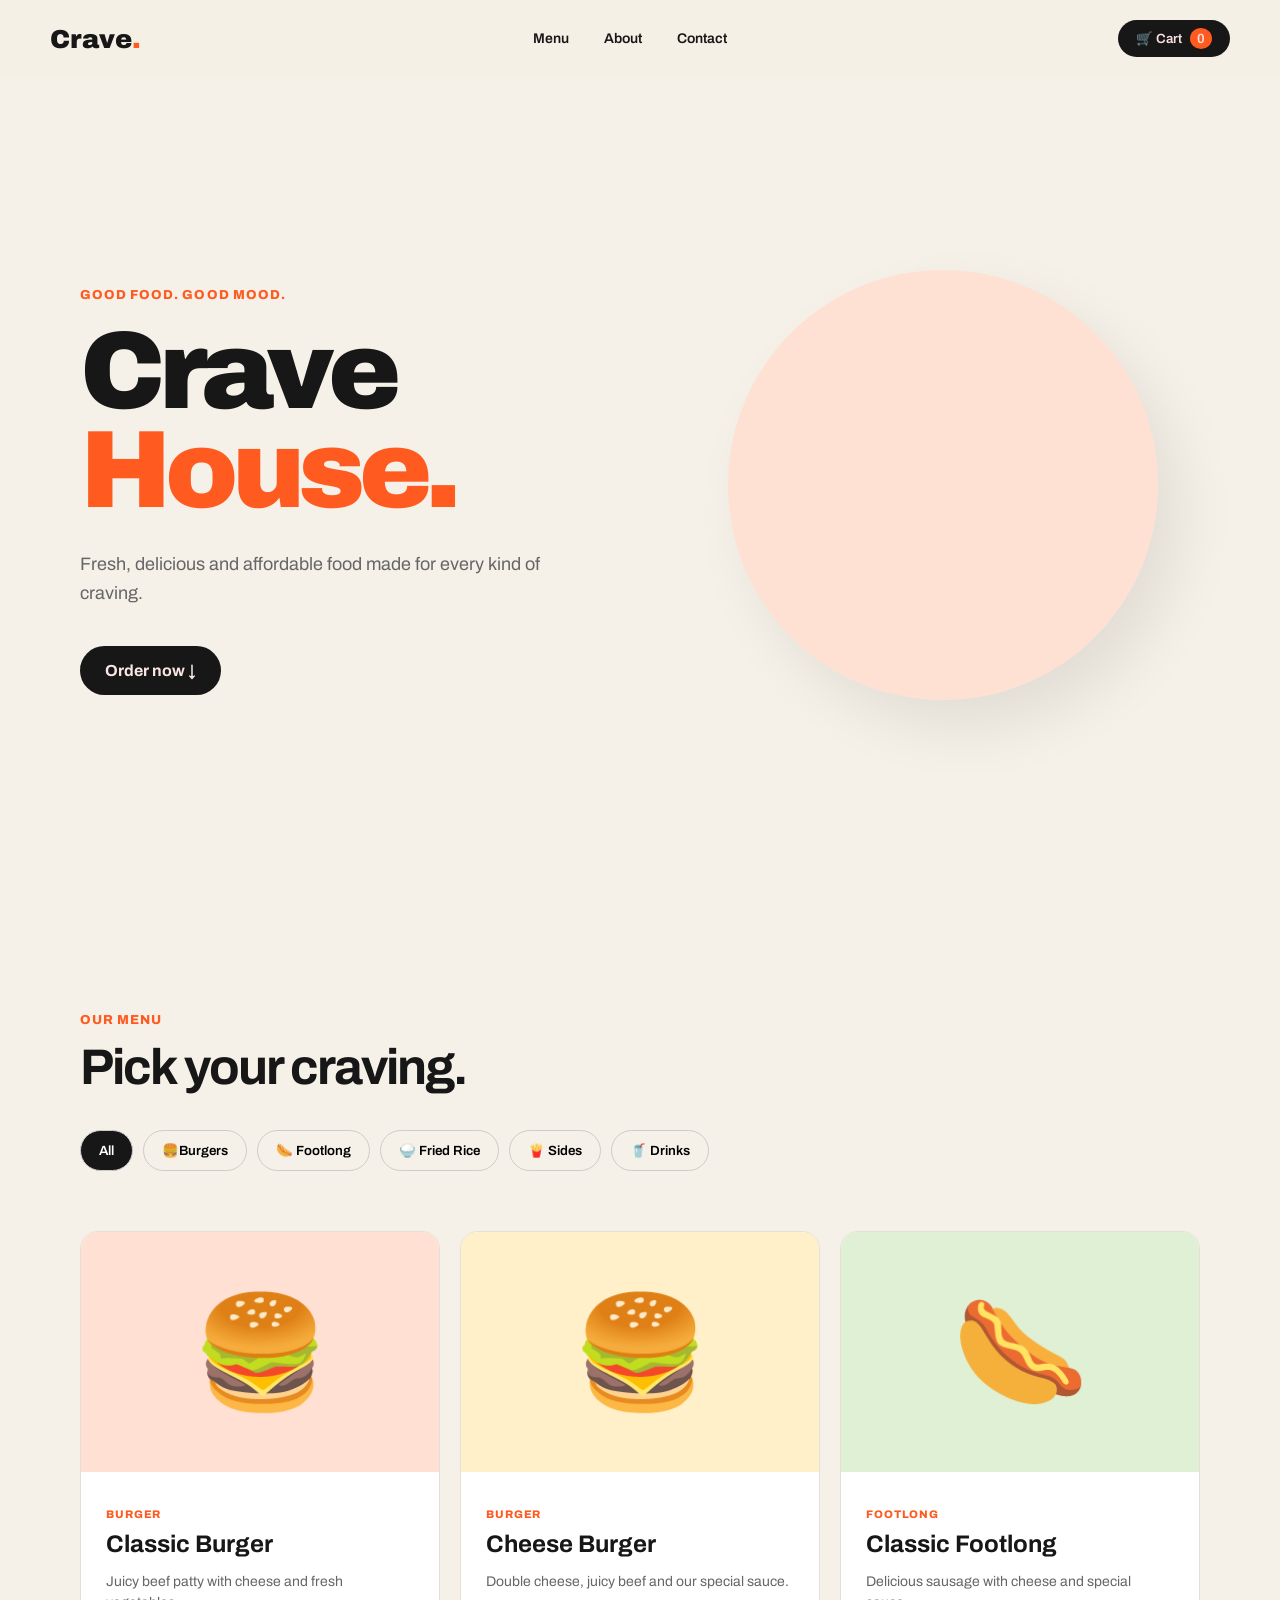
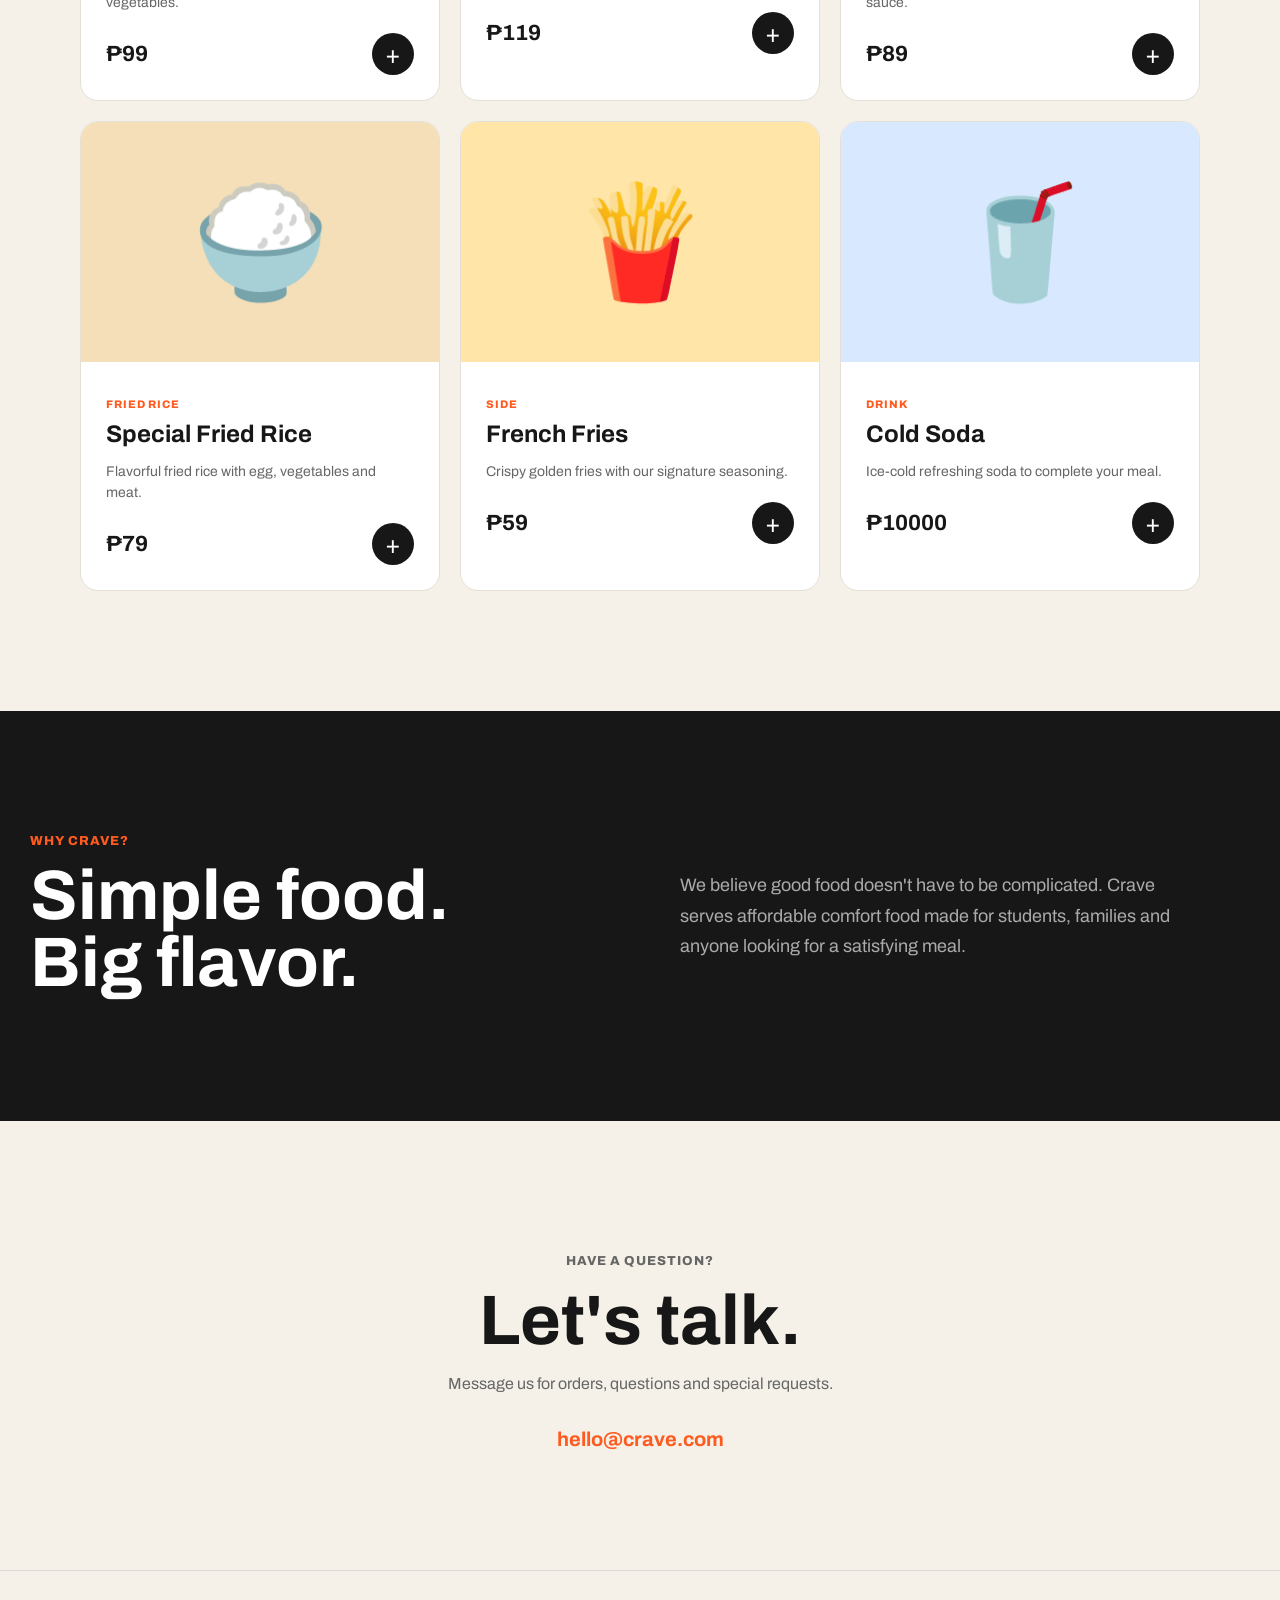
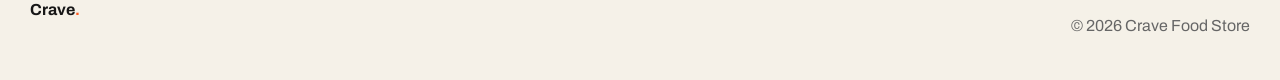
==== hello.html @ af233489 "Initial commit" ====
<!DOCTYPE html>
<html lang="en">
<head>
    <meta charset="UTF-8">
    <meta name="viewport" content="width=device-width, initial-scale=1.0">

    <title>Crave — Food Store</title>

    <link rel="preconnect" href="https://fonts.googleapis.com">
    <link rel="preconnect" href="https://fonts.gstatic.com" crossorigin>

    <link href="https://fonts.googleapis.com/css2?family=Archivo:wght@400;500;600;700;800;900&display=swap" rel="stylesheet">

    <link rel="stylesheet" href="hello.css">
    <script src="hello.js"></script>
</body>
</html>
</head>

<body>

    <!-- NAVIGATION -->
    <header class="nav">
        <div class="nav-inner">

            <a href="#" class="logo">Crave<span>.</span></a>

            <nav class="nav-links">
                <a href="#menu">Menu</a>
                <a href="#about">About</a>
                <a href="#contact">Contact</a>
            </nav>

            <button class="cart-button" onclick="openCart()">
                🛒 Cart
                <span id="cartCount">0</span>
            </button>

        </div>
    </header>


    <!-- first page -->
    <section class="hero">

        <div class="hero-content">

            <p class="eyebrow">GOOD FOOD. GOOD MOOD.</p>

            <h1>
                Crave<br>
                <span>House.</span>
            </h1>

            <p class="hero-text">
                Fresh, delicious and affordable food made for every kind of craving.
            </p>

            <a href="#menu" class="hero-button">
                Order now ↓
            </a>

        </div>

        <div class="hero-food">
            <div class="food-circle">
                
            </div>
        </div>

    </section>


    <!-- Category -->
    <section class="categories" id="menu">

        <div class="section-header">
            <p class="eyebrow">OUR MENU</p>
            <h2>Pick your craving.</h2>
        </div>

        <div class="category-buttons">

            <button onclick="filterProducts('all')" class="active">
                All
            </button>

            <button onclick="filterProducts('burger')">
                🍔Burgers
            </button>

            <button onclick="filterProducts('footlong')">
                🌭 Footlong
            </button>

            <button onclick="filterProducts('rice')">
                🍚 Fried Rice
            </button>

            <button onclick="filterProducts('sides')">
                🍟 Sides
            </button>

            <button onclick="filterProducts('drinks')">
                🥤 Drinks
            </button>

        </div>

    </section>


    <!-- PRODUCTS -->
    <section class="products">

        <div class="product-grid" id="productGrid">

            <!-- BURGER -->
            <article class="product-card" data-category="burger"
                onclick="showProduct(1)">

                <div class="product-image burger">
                    🍔
                </div>

                <div class="product-info">

                    <p class="product-category">BURGER</p>

                    <h3>Classic Burger</h3>

                    <p class="description">
                        Juicy beef patty with cheese and fresh vegetables.
                    </p>

                    <div class="product-bottom">
                        <strong>₱99</strong>

                        <button onclick="event.stopPropagation(); addToCart(1)">
                            +
                        </button>
                    </div>

                </div>

            </article>


            <!-- CHEESEBURGER -->
            <article class="product-card" data-category="burger"
                onclick="showProduct(2)">

                <div class="product-image cheeseburger">
                    🍔
                </div>

                <div class="product-info">

                    <p class="product-category">BURGER</p>

                    <h3>Cheese Burger</h3>

                    <p class="description">
                        Double cheese, juicy beef and our special sauce.
                    </p>

                    <div class="product-bottom">
                        <strong>₱119</strong>

                        <button onclick="event.stopPropagation(); addToCart(2)">
                            +
                        </button>
                    </div>

                </div>

            </article>


            <!-- FOOTLONG -->
            <article class="product-card" data-category="footlong"
                onclick="showProduct(3)">

                <div class="product-image footlong">
                    🌭
                </div>

                <div class="product-info">

                    <p class="product-category">FOOTLONG</p>

                    <h3>Classic Footlong</h3>

                    <p class="description">
                        Delicious sausage with cheese and special sauce.
                    </p>

                    <div class="product-bottom">
                        <strong>₱89</strong>

                        <button onclick="event.stopPropagation(); addToCart(3)">
                            +
                        </button>
                    </div>

                </div>

            </article>


            <!-- FRIED RICE -->
            <article class="product-card" data-category="rice"
                onclick="showProduct(4)">

                <div class="product-image rice">
                    🍚
                </div>

                <div class="product-info">

                    <p class="product-category">FRIED RICE</p>

                    <h3>Special Fried Rice</h3>

                    <p class="description">
                        Flavorful fried rice with egg, vegetables and meat.
                    </p>

                    <div class="product-bottom">
                        <strong>₱79</strong>

                        <button onclick="event.stopPropagation(); addToCart(4)">
                            +
                        </button>
                    </div>

                </div>

            </article>


            <!-- FRIES -->
            <article class="product-card" data-category="sides"
                onclick="showProduct(5)">

                <div class="product-image fries">
                    🍟
                </div>

                <div class="product-info">

                    <p class="product-category">SIDE</p>

                    <h3>French Fries</h3>

                    <p class="description">
                        Crispy golden fries with our signature seasoning.
                    </p>

                    <div class="product-bottom">
                        <strong>₱59</strong>

                        <button onclick="event.stopPropagation(); addToCart(5)">
                            +
                        </button>
                    </div>

                </div>

            </article>


            <!-- DRINK -->
            <article class="product-card" data-category="drinks"
                onclick="showProduct(6)">

                <div class="product-image drink">
                    🥤
                </div>

                <div class="product-info">

                    <p class="product-category">DRINK</p>

                    <h3>Cold Soda</h3>

                    <p class="description">
                        Ice-cold refreshing soda to complete your meal.
                    </p>

                    <div class="product-bottom">
                        <strong>₱10000</strong>

                        <button onclick="event.stopPropagation(); addToCart(6)">
                            +
                        </button>
                    </div>

                </div>

            </article>

        </div>

    </section>

<!-- about-->

    <section class="about" id="about">

        <div>
            <p class="eyebrow">WHY CRAVE?</p>

            <h2>
                Simple food.<br>
                Big flavor.
            </h2>
        </div>

        <p>
            We believe good food doesn't have to be complicated.
            Crave serves affordable comfort food made for students,
            families and anyone looking for a satisfying meal.
        </p>

    </section>


    <!-- CONTACT -->
    <section class="contact" id="contact">

        <p class="eyebrow">HAVE A QUESTION?</p>

        <h2>Let's talk.</h2>

        <p>Message us for orders, questions and special requests.</p>

        <a href="mailto:hello@crave.com">
            hello@crave.com
        </a>

    </section>


    <!-- PRODUCT DETAILS MODAL -->
    <div class="modal" id="productModal">

        <div class="modal-content">

            <button class="close" onclick="closeProduct()">
                ×
            </button>

            <div class="modal-image" id="modalImage">
                🍔
            </div>

            <div class="modal-info">

                <p class="product-category" id="modalCategory">
                    BURGER
                </p>

                <h2 id="modalName">
                    Classic Burger
                </h2>

                <p id="modalDescription">
                    Delicious burger.
                </p>

                <h3 id="modalPrice">
                    ₱99
                </h3>

                <div class="quantity">

                    <button onclick="changeQuantity(-1)">
                        −
                    </button>

                    <span id="quantity">
                        1
                    </span>

                    <button onclick="changeQuantity(1)">
                        +
                    </button>

                </div>

                <button class="add-button" onclick="addModalToCart()">
                    Add to Cart
                </button>

            </div>

        </div>

    </div>


    <!-- CART -->
    <div class="cart-modal" id="cartModal">

        <div class="cart-content">

            <div class="cart-header">

                <h2>Your Cart</h2>

                <button onclick="closeCart()">
                    ×
                </button>

            </div>

            <div id="cartItems">
                <p class="empty-cart">
                    Your cart is empty.
                </p>
            </div>

            <div class="cart-total">

                <span>Total</span>

                <strong id="cartTotal">
                    ₱0
                </strong>

            </div>

            <button class="checkout" onclick="checkout()">
                Place Order
            </button>

        </div>

    </div>


    <!-- last -->
    <footer>

        <strong>Crave<span>.</span></strong>

        <p>© 2026 Crave Food Store</p>

    </footer>


</body>
</html>
---- hello.css ----
/* basics */

:root {
    --background: #f5f1e8;
    --white: #ffffff;
    --black: #171717;
    --gray: #666;
    --accent: #ff5a1f;
    --light-orange: #ffe1d4;
}

* {
    box-sizing: border-box;
}

html {
    scroll-behavior: smooth;
}

body {
    margin: 0;
    background: var(--background);
    color: var(--black);
    font-family: "Archivo", sans-serif;
}

a {
    color: inherit;
    text-decoration: none;
}

button {
    font-family: inherit;
    cursor: pointer;
}

/* navigation */

.nav {
    position: fixed;
    top: 0;
    width: 100%;
    z-index: 100;
    padding: 20px 30px;
    background: rgba(245, 240, 228, 0.85);
    backdrop-filter: blur(12px);
}

.nav-inner {
    max-width: 1180px;
    margin: auto;

    display: flex;
    align-items: center;
    justify-content: space-between;
}

.logo {
    font-size: 26px;
    font-weight: 900;
}

.logo span,
footer span {
    color: var(--accent);
}

.nav-links {
    display: flex;
    gap: 35px;
}

.nav-links a {
    font-size: 14px;
    font-weight: 600;
}

.nav-links a:hover {
    color: var(--accent);
}

.cart-button {
    border: none;
    background: var(--black);
    color: rgb(250, 223, 223);

    padding: 11px 18px;
    border-radius: 30px;

    font-weight: 600;
}

.cart-button span {
    background: var(--accent);
    border-radius: 50%;
    padding: 3px 7px;
    margin-left: 5px;
}


/* ==============================
   HERO
================================= */

.hero {
    min-height: 100vh;
    max-width: 1180px;
    margin: auto;

    padding: 150px 30px 80px;

    display: grid;
    grid-template-columns: 1.1fr 1fr;
    align-items: center;
    gap: 40px;
}

.eyebrow {
    color: var(--accent);
    font-size: 13px;
    font-weight: 800;
    letter-spacing: 0.08em;
}

.hero h1 {
    font-size: clamp(60px, 9vw, 110px);
    line-height: 0.9;
    letter-spacing: -0.06em;
    margin: 20px 0 30px;
    font-weight: 900;
}

.hero h1 span {
    color: var(--accent);
}

.hero-text {
    max-width: 480px;
    color: var(--gray);
    font-size: 18px;
    line-height: 1.6;
}

.hero-button {
    display: inline-block;
    margin-top: 20px;

    background: var(--black);
    color: rgb(250, 229, 229);

    padding: 16px 25px;
    border-radius: 30px;

    font-weight: 700;
}

.hero-button:hover {
    background: var(--accent);
}


/* FOOD CIRCLE */

.hero-food {
    display: flex;
    justify-content: center;
}

.food-circle {
    width: min(430px, 80vw);
    height: min(430px, 80vw);

    border-radius: 50%;

    background: var(--light-orange);

    display: flex;
    align-items: center;
    justify-content: center;

    font-size: 180px;

    transform: rotate(-5deg);
    box-shadow: 20px 30px 60px rgba(0, 0, 0, 0.08);
}


/* ==============================
   CATEGORY
================================= */

.categories {
    max-width: 1180px;
    margin: auto;
    padding: 100px 30px 30px;
}

.section-header h2 {
    font-size: 50px;
    margin: 10px 0 35px;
    letter-spacing: -0.04em;
}

.category-buttons {
    display: flex;
    gap: 10px;
    flex-wrap: wrap;
}

.category-buttons button {
    border: 1px solid #ccc;
    background: transparent;

    padding: 12px 18px;
    border-radius: 30px;

    font-weight: 600;
}

.category-buttons button:hover,
.category-buttons button.active {
    background: var(--black);
    color: white;
}


/* ==============================
   PRODUCTS
================================= */

.products {
    max-width: 1180px;
    margin: auto;
    padding: 30px 30px 120px;
}

.product-grid {
    display: grid;
    grid-template-columns: repeat(3, 1fr);
    gap: 20px;
}

.product-card {
    background: var(--white);
    border-radius: 18px;
    overflow: hidden;

    border: 1px solid #e4e0d8;

    transition: transform 0.3s, box-shadow 0.3s;
}

.product-card:hover {
    transform: translateY(-7px);
    box-shadow: 0 20px 40px rgba(0, 0, 0, 0.1);
}

.product-image {
    height: 240px;

    display: flex;
    align-items: center;
    justify-content: center;

    font-size: 110px;
}

.burger {
    background: #ffe0d2;
}

.cheeseburger {
    background: #fff0c9;
}

.footlong {
    background: #dff0d4;
}

.rice {
    background: #f5dfb8;
}

.fries {
    background: #ffe5a8;
}

.drink {
    background: #d8e9ff;
}

.product-info {
    padding: 25px;
}

.product-category {
    font-size: 11px;
    color: var(--accent);
    font-weight: 800;
    letter-spacing: 0.08em;
}

.product-info h3 {
    font-size: 24px;
    margin: 8px 0;
}

.description {
    color: var(--gray);
    line-height: 1.5;
    font-size: 14px;
}

.product-bottom {
    display: flex;
    align-items: center;
    justify-content: space-between;

    margin-top: 20px;
}

.product-bottom strong {
    font-size: 22px;
}

.product-bottom button {
    width: 42px;
    height: 42px;

    border: none;
    border-radius: 50%;

    background: var(--black);
    color: white;

    font-size: 25px;
}

.product-bottom button:hover {
    background: var(--accent);
}


/* ==============================
   ABOUT
================================= */

.about {
    background: var(--black);
    color: white;

    padding: 110px 30px;

    display: grid;
    grid-template-columns: 1fr 1fr;
    gap: 80px;

    align-items: center;
}

.about h2 {
    font-size: clamp(40px, 6vw, 70px);
    line-height: 0.95;
    margin: 15px 0;
}

.about > p {
    color: #aaa;
    font-size: 18px;
    line-height: 1.7;
    max-width: 500px;
}


/* ==============================
   CONTACT
================================= */

.contact {
    padding: 120px 30px;
    text-align: center;
}

.contact h2 {
    font-size: 70px;
    margin: 15px 0;
}

.contact p {
    color: var(--gray);
}

.contact a {
    display: inline-block;
    margin-top: 20px;

    font-size: 20px;
    font-weight: 700;

    color: var(--accent);
}


/* ==============================
   PRODUCT MODAL
================================= */

.modal {
    position: fixed;
    inset: 0;

    background: rgba(0, 0, 0, 0.55);

    display: none;
    align-items: center;
    justify-content: center;

    z-index: 300;

    padding: 20px;
}

.modal.show {
    display: flex;
}

.modal-content {
    width: min(850px, 100%);

    background: white;
    border-radius: 20px;

    overflow: hidden;

    display: grid;
    grid-template-columns: 1fr 1fr;

    position: relative;
}

.close {
    position: absolute;
    right: 20px;
    top: 15px;

    border: none;
    background: white;

    font-size: 30px;

    z-index: 2;
}

.modal-image {
    min-height: 450px;

    display: flex;
    align-items: center;
    justify-content: center;

    background: var(--light-orange);

    font-size: 150px;
}

.modal-info {
    padding: 60px 40px;
}

.modal-info h2 {
    font-size: 40px;
    margin: 10px 0;
}

.modal-info p:not(.product-category) {
    color: var(--gray);
    line-height: 1.6;
}

.modal-info h3 {
    font-size: 28px;
}

.quantity {
    display: flex;
    align-items: center;
    gap: 20px;

    margin: 25px 0;
}

.quantity button {
    width: 40px;
    height: 40px;

    border: 1px solid #ccc;
    border-radius: 50%;

    background: white;

    font-size: 20px;
}

.quantity span {
    font-weight: 700;
}

.add-button,
.checkout {
    width: 100%;

    padding: 16px;

    border: none;
    border-radius: 30px;

    background: var(--black);
    color: white;

    font-weight: 700;
}

.add-button:hover,
.checkout:hover {
    background: var(--accent);
}


/* ==============================
   CART
================================= */

.cart-modal {
    position: fixed;
    inset: 0;

    background: rgba(20, 20, 20, 0.938);

    display: none;

    justify-content: flex-end;

    z-index: 400;
}

.cart-modal.show {
    display: flex;
}

.cart-content {
    width: min(430px, 100%);
    background: var(--background);

    height: 100%;

    padding: 30px;

    overflow-y: auto;
}

.cart-header {
    display: flex;
    justify-content: space-between;
    align-items: center;
}

.cart-header h2 {
    font-size: 32px;
}

.cart-header button {
    border: none;
    background: none;
    font-size: 30px;
}

.cart-item {
    background: white;
    padding: 18px;

    margin: 15px 0;

    border-radius: 12px;

    display: flex;
    justify-content: space-between;
    align-items: center;
}

.cart-item h4 {
    margin: 0 0 5px;
}

.cart-item p {
    margin: 0;
    color: var(--gray);
}

.cart-controls {
    display: flex;
    align-items: center;
    gap: 10px;
}

.cart-controls button {
    width: 28px;
    height: 28px;

    border: none;
    border-radius: 50%;

    background: var(--black);
    color: white;
}

.cart-total {
    border-top: 1px solid #ccc;

    margin-top: 30px;
    padding-top: 20px;

    display: flex;
    justify-content: space-between;

    font-size: 20px;
}

.empty-cart {
    color: var(--gray);
    text-align: center;
    margin-top: 60px;
}


/* ==============================
   FOOTER
================================= */

footer {
    padding: 30px;
    border-top: 1px solid #ddd;

    display: flex;
    justify-content: space-between;

    color: var(--gray);
}

footer strong {
    color: var(--black);
}


/* ==============================
   MOBILE
================================= */

@media (max-width: 800px) {

    .nav-links {
        display: none;
    }

    .hero {
        grid-template-columns: 1fr;
        padding-top: 130px;
        text-align: center;
    }

    .hero-text {
        margin: auto;
    }

    .hero-button {
        margin-top: 25px;
    }

    .food-circle {
        font-size: 120px;
    }

    .product-grid {
        grid-template-columns: 1fr 1fr;
    }

    .about {
        grid-template-columns: 1fr;
        gap: 30px;
    }

    .modal-content {
        grid-template-columns: 1fr;
        max-height: 90vh;
        overflow-y: auto;
    }

    .modal-image {
        min-height: 250px;
        font-size: 100px;
    }

    .modal-info {
        padding: 30px;
    }
}


@media (max-width: 550px) {

    .product-grid {
        grid-template-columns: 1fr;
    }

    .section-header h2 {
        font-size: 40px;
    }

    .hero h1 {
        font-size: 65px;
    }

    .contact h2 {
        font-size: 50px;
    }

    footer {
        flex-direction: column;
    }
}
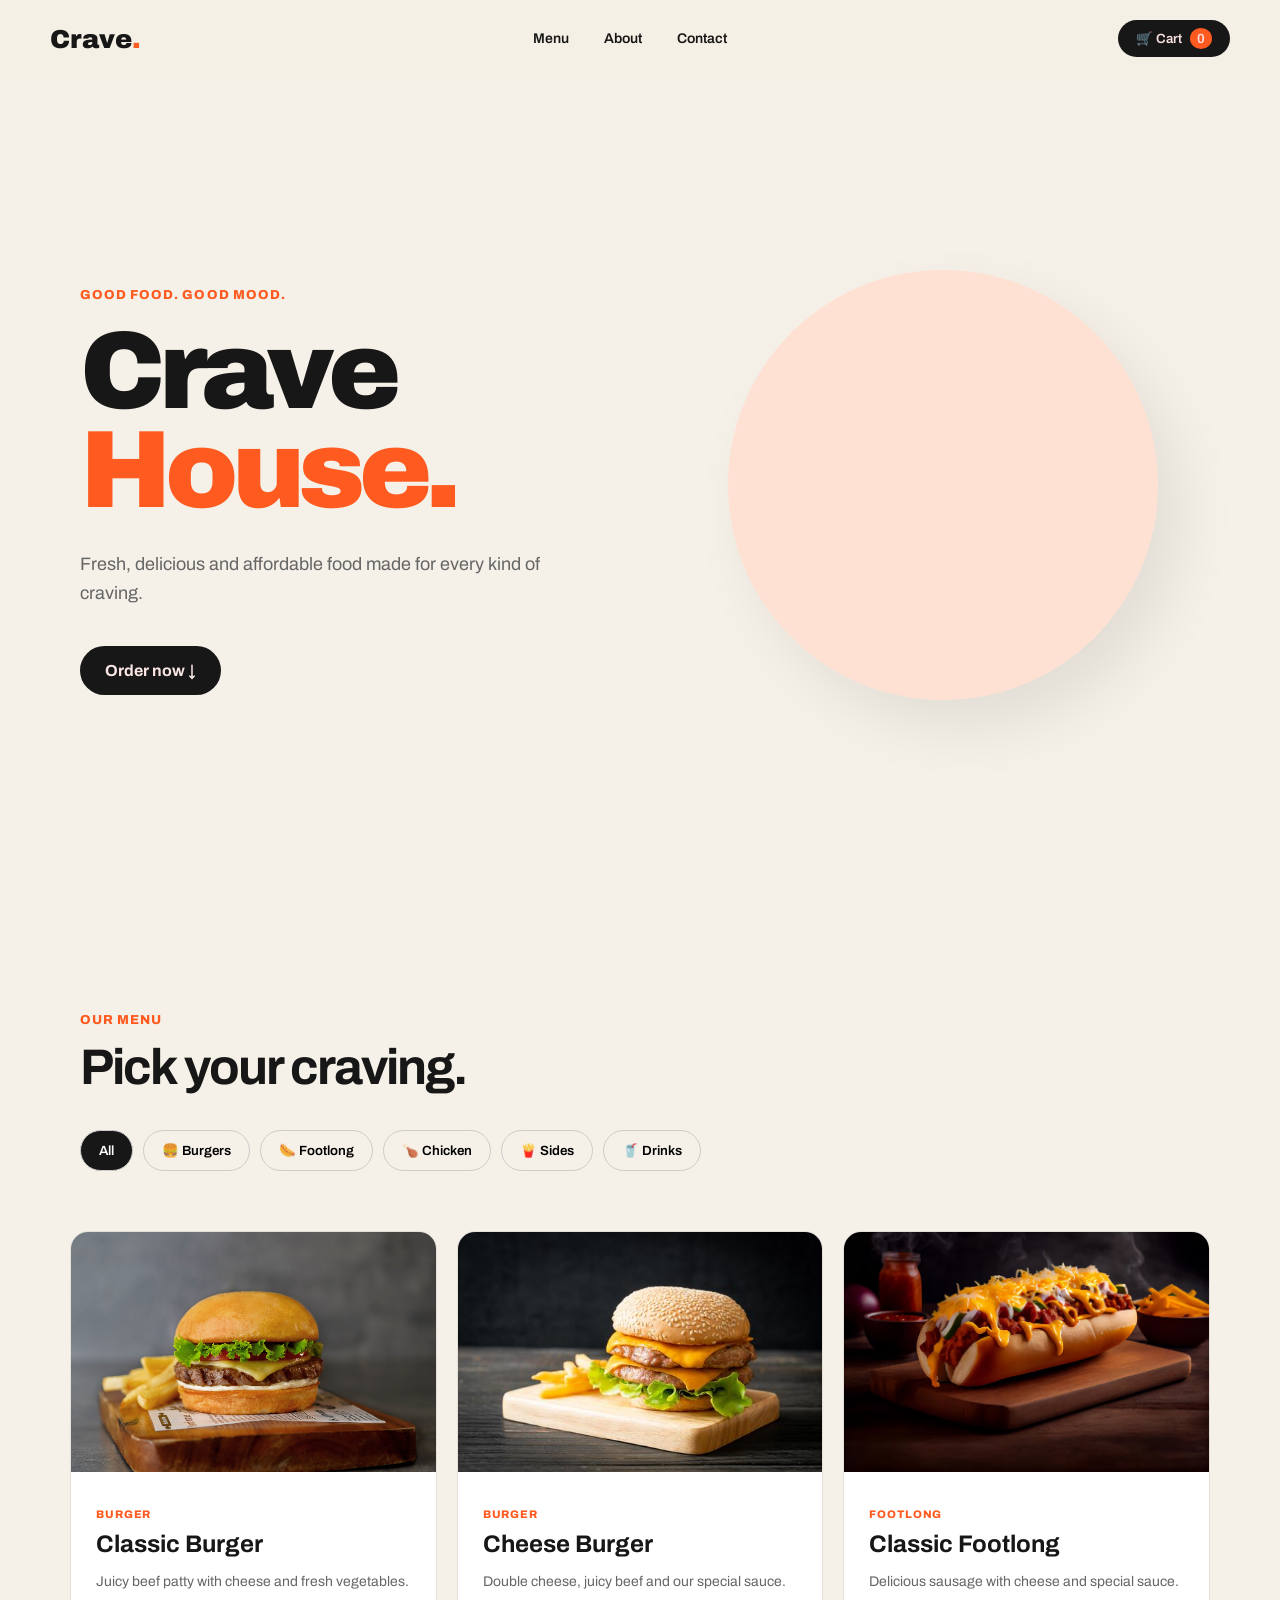
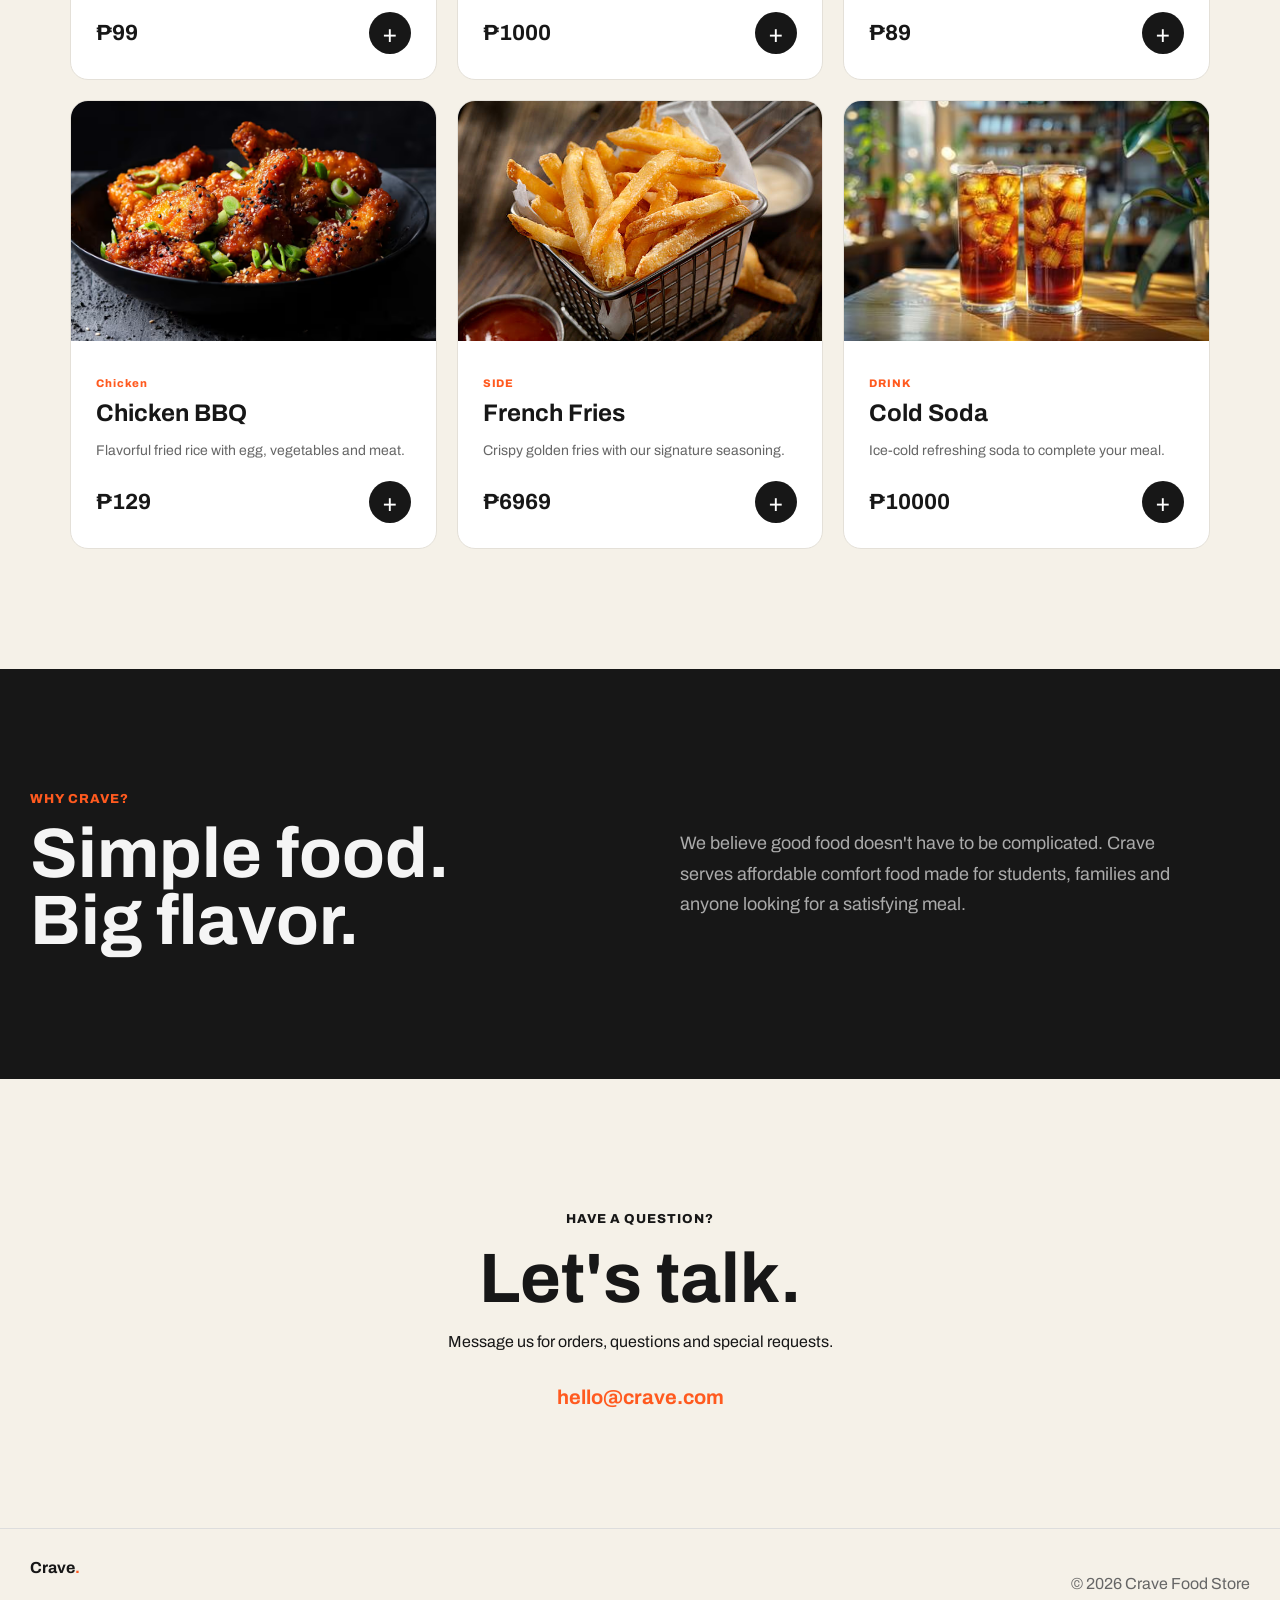
==== commit df26fcec: "Initial commit for new project" ====
--- a/hello.html
+++ b/hello.html
@@ -13,7 +13,9 @@
 
     <link rel="stylesheet" href="hello.css">
     <script src="hello.js"></script>
+
 </body>
+
 </html>
 </head>
 
@@ -86,7 +88,7 @@
             </button>
 
             <button onclick="filterProducts('burger')">
-                🍔Burgers
+                🍔 Burgers
             </button>
 
             <button onclick="filterProducts('footlong')">
@@ -94,7 +96,7 @@
             </button>
 
             <button onclick="filterProducts('rice')">
-                🍚 Fried Rice
+                🍗 Chicken
             </button>
 
             <button onclick="filterProducts('sides')">
@@ -119,8 +121,9 @@
             <article class="product-card" data-category="burger"
                 onclick="showProduct(1)">
 
-                <div class="product-image burger">
-                    🍔
+                <div class="product-image burger">                  
+                    <img src="./CLASSIC BURGER.jpg" alt="Classic Burger">
+
                 </div>
 
                 <div class="product-info">
@@ -151,7 +154,8 @@
                 onclick="showProduct(2)">
 
                 <div class="product-image cheeseburger">
-                    🍔
+                    <img src="./chess burger.jpg" alt="chesseburger">
+            
                 </div>
 
                 <div class="product-info">
@@ -165,7 +169,7 @@
                     </p>
 
                     <div class="product-bottom">
-                        <strong>₱119</strong>
+                        <strong>₱1000</strong>
 
                         <button onclick="event.stopPropagation(); addToCart(2)">
                             +
@@ -181,9 +185,10 @@
             <article class="product-card" data-category="footlong"
                 onclick="showProduct(3)">
 
-                <div class="product-image footlong">
-                    🌭
-                </div>
+               <div class="product-image footlong"> 
+                    <img src="./footlong.avif" alt="footlong">
+
+               </div>
 
                 <div class="product-info">
 
@@ -208,26 +213,27 @@
             </article>
 
 
-            <!-- FRIED RICE -->
+            <!-- chicken -->
             <article class="product-card" data-category="rice"
                 onclick="showProduct(4)">
 
-                <div class="product-image rice">
-                    🍚
-                </div>
-
-                <div class="product-info">
-
-                    <p class="product-category">FRIED RICE</p>
-
-                    <h3>Special Fried Rice</h3>
+                <div class="product-image rice"> 
+                    <img src="./chicken.avif" alt="Chicken">
+
+                </div>
+
+                <div class="product-info">
+
+                    <p class="product-category">Chicken</p>
+
+                    <h3>Chicken BBQ</h3>
 
                     <p class="description">
                         Flavorful fried rice with egg, vegetables and meat.
                     </p>
 
                     <div class="product-bottom">
-                        <strong>₱79</strong>
+                        <strong>₱129</strong>
 
                         <button onclick="event.stopPropagation(); addToCart(4)">
                             +
@@ -243,13 +249,15 @@
             <article class="product-card" data-category="sides"
                 onclick="showProduct(5)">
 
-                <div class="product-image fries">
-                    🍟
+                <div class="product-image fries"> 
+                    <img src="./french fries.jpg" alt="french fries">
+
                 </div>
 
                 <div class="product-info">
 
                     <p class="product-category">SIDE</p>
+                    
 
                     <h3>French Fries</h3>
 
@@ -258,7 +266,7 @@
                     </p>
 
                     <div class="product-bottom">
-                        <strong>₱59</strong>
+                        <strong>₱6969</strong>
 
                         <button onclick="event.stopPropagation(); addToCart(5)">
                             +
@@ -275,7 +283,8 @@
                 onclick="showProduct(6)">
 
                 <div class="product-image drink">
-                    🥤
+                    <img src="./cold soda.jpg" alt="cold soda">
+
                 </div>
 
                 <div class="product-info">
@@ -449,6 +458,12 @@
 
     </footer>
 
+    
+<div id="toast" class="toast hidden">
+  <p id="toast-message"></p>
+</div>
+
+
 
 </body>
 </html>
--- a/hello.css
+++ b/hello.css
@@ -1,12 +1,12 @@
-/* basics */
+/*1st page background*/
 
 :root {
     --background: #f5f1e8;
-    --white: #ffffff;
-    --black: #171717;
-    --gray: #666;
-    --accent: #ff5a1f;
-    --light-orange: #ffe1d4;
+    --white: #ffffff; 
+    --black: #171717;  /*all black front*/
+    --gray: #666;      /*all gray front*/
+    --accent: #ff5a1f; /*all orange front*/
+    --light-orange: #ffe1d4;    /*circle*/
 }
 
 * {
@@ -16,12 +16,14 @@
 html {
     scroll-behavior: smooth;
 }
+
+/*font for CRAVE HOUSE 1st PAGE*/
 
 body {
     margin: 0;
     background: var(--background);
     color: var(--black);
-    font-family: "Archivo", sans-serif;
+    font-family: "archivo", sans-serif;
 }
 
 a {
@@ -43,7 +45,6 @@
     z-index: 100;
     padding: 20px 30px;
     background: rgba(245, 240, 228, 0.85);
-    backdrop-filter: blur(12px);
 }
 
 .nav-inner {
@@ -54,7 +55,7 @@
     align-items: center;
     justify-content: space-between;
 }
-
+      /*CRAVE*/
 .logo {
     font-size: 26px;
     font-weight: 900;
@@ -65,6 +66,8 @@
     color: var(--accent);
 }
 
+/*menu about conatct*/
+
 .nav-links {
     display: flex;
     gap: 35px;
@@ -78,6 +81,8 @@
 .nav-links a:hover {
     color: var(--accent);
 }
+
+/*CART*/
 
 .cart-button {
     border: none;
@@ -98,9 +103,7 @@
 }
 
 
-/* ==============================
-   HERO
-================================= */
+/*HERO(spacing 1st page inner)*/
 
 .hero {
     min-height: 100vh;
@@ -114,13 +117,14 @@
     align-items: center;
     gap: 40px;
 }
-
+    /*Good mood good food*/
 .eyebrow {
     color: var(--accent);
     font-size: 13px;
     font-weight: 800;
     letter-spacing: 0.08em;
 }
+/*font size for Crave house*/
 
 .hero h1 {
     font-size: clamp(60px, 9vw, 110px);
@@ -134,12 +138,15 @@
     color: var(--accent);
 }
 
+/*text below crave house*/
+
 .hero-text {
     max-width: 480px;
     color: var(--gray);
     font-size: 18px;
     line-height: 1.6;
 }
+    /*order Button*/
 
 .hero-button {
     display: inline-block;
@@ -166,6 +173,8 @@
     justify-content: center;
 }
 
+/*design for the circle */
+
 .food-circle {
     width: min(430px, 80vw);
     height: min(430px, 80vw);
@@ -185,15 +194,14 @@
 }
 
 
-/* ==============================
-   CATEGORY
-================================= */
+/*CATEGORY*/
 
 .categories {
     max-width: 1180px;
     margin: auto;
     padding: 100px 30px 30px;
 }
+/*PICK YOURE CRAVING*/
 
 .section-header h2 {
     font-size: 50px;
@@ -220,16 +228,14 @@
 .category-buttons button:hover,
 .category-buttons button.active {
     background: var(--black);
-    color: white;
-}
-
-
-/* ==============================
-   PRODUCTS
-================================= */
+    color: rgb(252, 249, 249);
+}
+
+
+/*PRODUCTS*/
 
 .products {
-    max-width: 1180px;
+    max-width: 1200px;
     margin: auto;
     padding: 30px 30px 120px;
 }
@@ -239,6 +245,7 @@
     grid-template-columns: repeat(3, 1fr);
     gap: 20px;
 }
+/*product lower background size*/
 
 .product-card {
     background: var(--white);
@@ -250,10 +257,12 @@
     transition: transform 0.3s, box-shadow 0.3s;
 }
 
+/*transition of product on click*/
 .product-card:hover {
-    transform: translateY(-7px);
+    transform: translateY(-10px);
     box-shadow: 0 20px 40px rgba(0, 0, 0, 0.1);
 }
+/*product upper background size*/
 
 .product-image {
     height: 240px;
@@ -264,34 +273,21 @@
 
     font-size: 110px;
 }
-
-.burger {
-    background: #ffe0d2;
-}
-
-.cheeseburger {
-    background: #fff0c9;
-}
-
-.footlong {
-    background: #dff0d4;
-}
-
-.rice {
-    background: #f5dfb8;
-}
-
-.fries {
-    background: #ffe5a8;
-}
-
-.drink {
-    background: #d8e9ff;
-}
+/*All food image*/
+
+.product-image img {
+    width: 100%;
+    height: 100%;
+    object-fit: cover;
+}
+
+
+/*size for the details of product*/
 
 .product-info {
     padding: 25px;
 }
+/*size for product category(orange)*/
 
 .product-category {
     font-size: 11px;
@@ -299,6 +295,7 @@
     font-weight: 800;
     letter-spacing: 0.08em;
 }
+/*name of the product(black)*/
 
 .product-info h3 {
     font-size: 24px;
@@ -310,6 +307,7 @@
     line-height: 1.5;
     font-size: 14px;
 }
+/*price*/
 
 .product-bottom {
     display: flex;
@@ -318,10 +316,12 @@
 
     margin-top: 20px;
 }
+/*price size*/
 
 .product-bottom strong {
     font-size: 22px;
 }
+/*add to cart buton*/
 
 .product-bottom button {
     width: 42px;
@@ -341,16 +341,12 @@
 }
 
 
-/* ==============================
-   ABOUT
-================================= */
+    /*ABOUT*/
 
 .about {
     background: var(--black);
-    color: white;
-
+    color: rgb(245, 245, 245);      /*simple food big flavor*/
     padding: 110px 30px;
-
     display: grid;
     grid-template-columns: 1fr 1fr;
     gap: 80px;
@@ -372,24 +368,23 @@
 }
 
 
-/* ==============================
-   CONTACT
-================================= */
+/*CONTACT*/
 
 .contact {
     padding: 120px 30px;
     text-align: center;
 }
-
+/*LETS TALK*/
 .contact h2 {
     font-size: 70px;
     margin: 15px 0;
 }
 
 .contact p {
-    color: var(--gray);
-}
-
+    color: var(--grey); /*paragraph*/
+}
+
+/*helo@cracvve.*/
 .contact a {
     display: inline-block;
     margin-top: 20px;
@@ -401,9 +396,7 @@
 }
 
 
-/* ==============================
-   PRODUCT MODAL
-================================= */
+/*PRODUCT MODAL*/
 
 .modal {
     position: fixed;
@@ -423,7 +416,7 @@
 .modal.show {
     display: flex;
 }
-
+/*modal pic right side*/
 .modal-content {
     width: min(850px, 100%);
 
@@ -437,7 +430,7 @@
 
     position: relative;
 }
-
+/*closed button*/
 .close {
     position: absolute;
     right: 20px;
@@ -451,16 +444,21 @@
     z-index: 2;
 }
 
+/*modal pic left side*/
+
 .modal-image {
     min-height: 450px;
-
     display: flex;
     align-items: center;
     justify-content: center;
-
     background: var(--light-orange);
-
     font-size: 150px;
+}
+
+.modal-image img {
+    width: 100%;
+    height: 100%;
+    object-fit: cover;
 }
 
 .modal-info {
@@ -476,11 +474,11 @@
     color: var(--gray);
     line-height: 1.6;
 }
-
+/*price*/
 .modal-info h3 {
     font-size: 28px;
 }
-
+/*quantity spacing*/
 .quantity {
     display: flex;
     align-items: center;
@@ -488,7 +486,7 @@
 
     margin: 25px 0;
 }
-
+/*button*/
 .quantity button {
     width: 40px;
     height: 40px;
@@ -504,7 +502,7 @@
 .quantity span {
     font-weight: 700;
 }
-
+/*add to cart button*/
 .add-button,
 .checkout {
     width: 100%;
@@ -526,15 +524,13 @@
 }
 
 
-/* ==============================
-   CART
-================================= */
+/*INSIDE CART*/
 
 .cart-modal {
     position: fixed;
     inset: 0;
 
-    background: rgba(20, 20, 20, 0.938);
+    background: rgba(225, 225, 225, 0.5);
 
     display: none;
 
@@ -547,8 +543,9 @@
     display: flex;
 }
 
+/*INSIDE CART SIZE*/
 .cart-content {
-    width: min(430px, 100%);
+    width: min(600px, 100%);
     background: var(--background);
 
     height: 100%;
@@ -563,17 +560,18 @@
     justify-content: space-between;
     align-items: center;
 }
-
+/*YOURE CART*/
 .cart-header h2 {
-    font-size: 32px;
+    font-size: 30px;
 }
 
 .cart-header button {
     border: none;
-    background: none;
+    background: none;    /*exit button*/
     font-size: 30px;
 }
 
+/*add to cart item*/
 .cart-item {
     background: white;
     padding: 18px;
@@ -588,7 +586,7 @@
 }
 
 .cart-item h4 {
-    margin: 0 0 5px;
+    margin: 0 0 10px;       /*spacing*/
 }
 
 .cart-item p {
@@ -596,10 +594,11 @@
     color: var(--gray);
 }
 
+        /*(-)(+)*/
 .cart-controls {
     display: flex;
     align-items: center;
-    gap: 10px;
+    gap: 10px;   
 }
 
 .cart-controls button {
@@ -612,7 +611,7 @@
     background: var(--black);
     color: white;
 }
-
+        /*TOTAL*/
 .cart-total {
     border-top: 1px solid #ccc;
 
@@ -628,13 +627,11 @@
 .empty-cart {
     color: var(--gray);
     text-align: center;
-    margin-top: 60px;
-}
-
-
-/* ==============================
-   FOOTER
-================================= */
+    margin-top: 60px;      /*space*/
+}
+
+
+/*FOOTER*/
 
 footer {
     padding: 30px;
@@ -647,13 +644,10 @@
 }
 
 footer strong {
-    color: var(--black);
-}
-
-
-/* ==============================
-   MOBILE
-================================= */
+    color: var(--black);    /*CRAVE LOWER SIDE*/
+}
+
+/*SHRINKING SIZE*/
 
 @media (max-width: 800px) {
 
@@ -726,4 +720,33 @@
     footer {
         flex-direction: column;
     }
+}
+
+
+.toast {
+  position: fixed;
+  bottom: 100px;
+  left: 50%;
+  transform: translateX(-50%) translateY(20px);
+  background: #2ecc71;
+  color: white;
+  padding: 16px 24px;
+  border-radius: 10px;
+  box-shadow: 0 4px 12px rgba(0,0,0,0.2);
+  font-family: sans-serif;
+  font-size: 15px;
+  opacity: 0;
+  pointer-events: none;
+  transition: opacity 0.3s ease, transform 0.3s ease;
+  z-index: 1000;
+}
+
+.toast.show {
+  opacity: 1;
+  transform: translateX(-50%) translateY(0);
+  pointer-events: auto;
+}
+
+.toast.error {
+  background: #e74c3c;
 }
